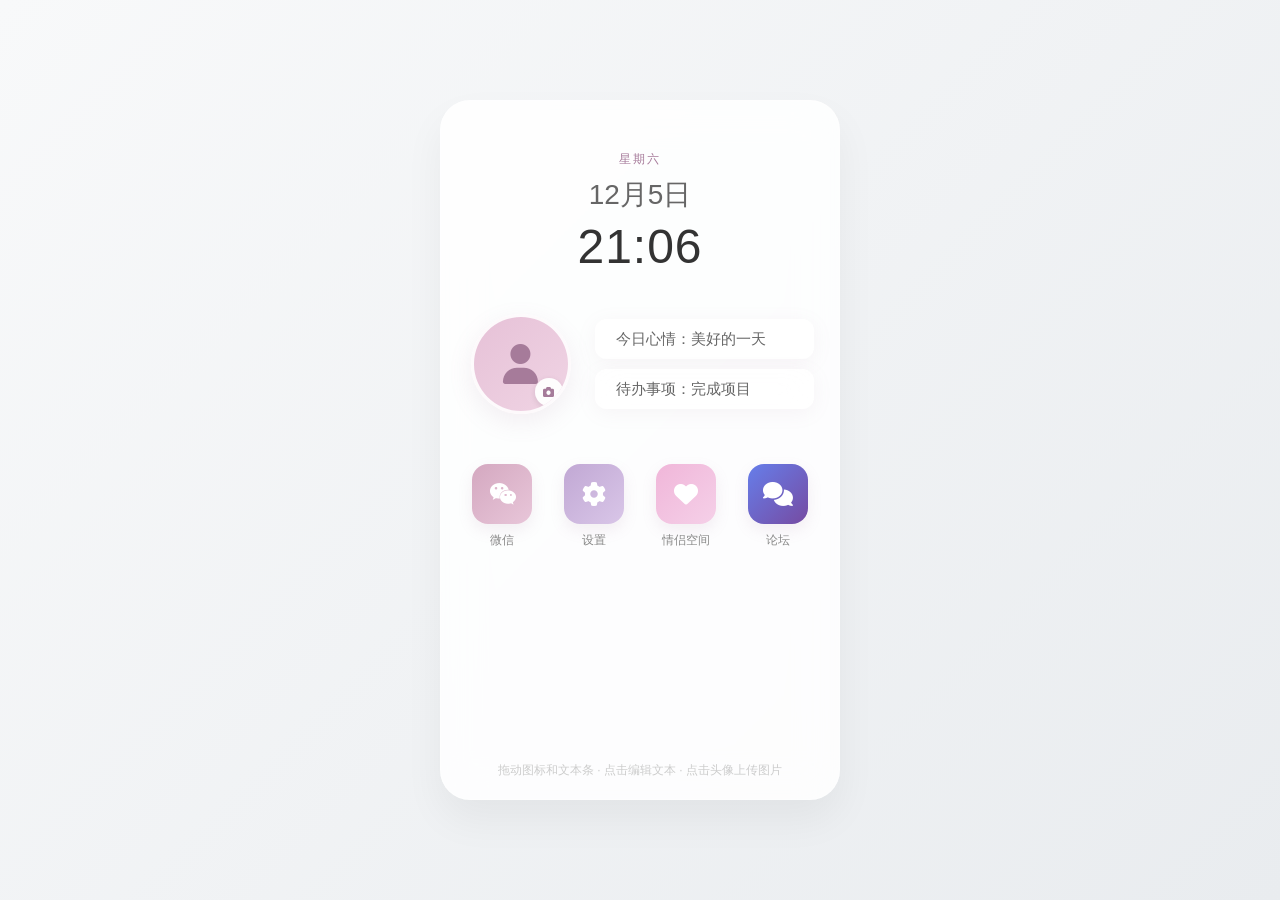
==== index.html @ 1c4ec591 "index.html" ====
<!DOCTYPE html>
<html lang="zh-CN">
<head>
<meta charset="UTF-8">
<meta name="viewport" content="width=device-width, initial-scale=1.0, maximum-scale=1.0, user-scalable=no">
<title>AI小手机桌面</title>
<link rel="stylesheet" href="https://cdnjs.cloudflare.com/ajax/libs/font-awesome/6.4.0/css/all.min.css">
<style>
* {
margin: 0;
padding: 0;
box-sizing: border-box;
-webkit-tap-highlight-color: transparent;
}
body {
font-family: -apple-system, BlinkMacSystemFont, 'SF Pro Text', 'SF Pro Icons', 'Helvetica Neue', Helvetica, Arial, sans-serif;
background: linear-gradient(135deg, #f8f9fa 0%, #e9ecef 100%);
min-height: 100vh;
display: flex;
justify-content: center;
align-items: center;
padding: 20px;
}
.desktop {
    width: 100%;
    max-width: 400px;
    min-height: 700px;
    background: rgba(255, 255, 255, 0.85);
    backdrop-filter: blur(20px);
    -webkit-backdrop-filter: blur(20px);
    border-radius: 30px;
    padding: 30px 25px;
    box-shadow: 0 20px 40px rgba(0, 0, 0, 0.05);
    border: 1px solid rgba(255, 255, 255, 0.3);
    position: relative;
    overflow: hidden;
}

.datetime-container {
    display: flex;
    flex-direction: column;
    align-items: center;
    margin-bottom: 40px;
    padding-top: 20px;
}

.weekday {
    font-size: 12px;
    color: #a67b9a;
    text-transform: uppercase;
    letter-spacing: 2px;
    font-weight: 500;
    margin-bottom: 8px;
}

.date {
    font-size: 28px;
    font-weight: 300;
    color: #666;
}

.time-display {
    font-size: 48px;
    font-weight: 300;
    color: #333;
    letter-spacing: 1px;
    margin-top: 5px;
}

.widgets-grid {
    display: flex;
    justify-content: space-between;
    align-items: center;
    margin-bottom: 50px;
    gap: 20px;
    position: relative;
}

.avatar-section {
    flex: 1;
    display: flex;
    flex-direction: column;
    align-items: center;
}

.avatar-circle {
    width: 100px;
    height: 100px;
    border-radius: 50%;
    background: linear-gradient(135deg, #e6c1d7 0%, #f0d4e4 100%);
    display: flex;
    align-items: center;
    justify-content: center;
    font-size: 40px;
    color: #a67b9a;
    box-shadow: 0 8px 25px rgba(166, 123, 154, 0.12);
    cursor: pointer;
    border: 3px solid rgba(255, 255, 255, 0.9);
    transition: all 0.3s ease;
    overflow: hidden;
    position: relative;
}

.avatar-circle:hover {
    transform: scale(1.05);
}

.avatar-image {
    width: 100%;
    height: 100%;
    object-fit: cover;
    display: none;
}

.avatar-icon {
    display: flex;
    align-items: center;
    justify-content: center;
    width: 100%;
    height: 100%;
}

.avatar-upload {
    position: absolute;
    bottom: 5px;
    right: 5px;
    width: 28px;
    height: 28px;
    background: rgba(255, 255, 255, 0.95);
    border-radius: 50%;
    display: flex;
    align-items: center;
    justify-content: center;
    font-size: 11px;
    color: #a67b9a;
    cursor: pointer;
    box-shadow: 0 2px 6px rgba(0, 0, 0, 0.1);
}

.glass-section {
    flex: 2;
    display: flex;
    flex-direction: column;
    gap: 10px;
}

.glass-text-bar {
    background: rgba(255, 255, 255, 0.7);
    backdrop-filter: blur(15px);
    -webkit-backdrop-filter: blur(15px);
    border-radius: 12px;
    padding: 0 20px;
    height: 40px;
    box-shadow: 0 4px 20px rgba(166, 123, 154, 0.08);
    border: 1px solid rgba(255, 255, 255, 0.5);
    cursor: pointer;
    transition: all 0.3s ease;
    display: flex;
    align-items: center;
    overflow: hidden;
    position: relative; /* 新增：支持拖拽定位 */
}

.glass-text-bar:hover {
    background: rgba(255, 255, 255, 0.85);
    transform: translateY(-1px);
}

.glass-text-bar:active {
    cursor: grabbing; /* 拖拽时样式 */
}

.glass-text-content {
    font-size: 15px;
    color: #666;
    font-weight: 400;
    width: 100%;
    white-space: nowrap;
    overflow: hidden;
    text-overflow: ellipsis;
}

.glass-text-content:empty::before {
    content: '点击编辑内容';
    color: #bbb;
    font-style: italic;
}

.apps-container {
    display: grid;
    grid-template-columns: repeat(4, 1fr);
    gap: 20px;
    margin-top: 20px;
    position: relative;
    min-height: 200px;
}

.app {
    display: flex;
    flex-direction: column;
    align-items: center;
    gap: 8px;
    cursor: grab; /* 可拖拽样式 */
    transition: all 0.3s ease;
    position: relative;
    width: auto;
    z-index: 10;
}

.app:active {
    cursor: grabbing; /* 拖拽时样式 */
}

.app:hover {
    transform: translateY(-3px);
}

.app-icon {
    width: 60px;
    height: 60px;
    border-radius: 16px;
    display: flex;
    align-items: center;
    justify-content: center;
    font-size: 24px;
    color: white;
    box-shadow: 0 6px 15px rgba(166, 123, 154, 0.12);
    transition: all 0.3s ease;
}

.app-name {
    font-size: 12px;
    color: #888;
    text-align: center;
    font-weight: 400;
}

.app-icon-wechat {
    background: linear-gradient(135deg, #d4a8c0 0%, #e8c6d9 100%);
}

.app-icon-settings {
    background: linear-gradient(135deg, #c1a8d4 0%, #d9c6e8 100%);
}

.app-icon-love {
    background: linear-gradient(135deg, #f0b6d9 0%, #f5d0e8 100%);
}

.app-icon-forum {
    background: linear-gradient(135deg, #667eea 0%, #764ba2 100%);
}

.drag-handle {
    position: absolute;
    top: 8px;
    right: 8px;
    width: 20px;
    height: 20px;
    background: rgba(0, 0, 0, 0.05);
    border-radius: 4px;
    display: flex;
    align-items: center;
    justify-content: center;
    cursor: grab;
    opacity: 0;
    transition: opacity 0.3s;
    z-index: 5;
}

.drag-handle:active {
    cursor: grabbing;
}

.glass-text-bar:hover .drag-handle {
    opacity: 1;
}

.avatar-has-image .avatar-icon {
    display: none;
}

.avatar-has-image .avatar-image {
    display: block;
}

.app-modal {
    position: fixed;
    top: 0;
    left: 0;
    width: 100%;
    height: 100%;
    background: rgba(0, 0, 0, 0.4);
    backdrop-filter: blur(10px);
    -webkit-backdrop-filter: blur(10px);
    display: none;
    align-items: center;
    justify-content: center;
    z-index: 1000;
    opacity: 0;
    transition: opacity 0.3s ease;
}

.modal-content {
    background: rgba(255, 255, 255, 0.95);
    backdrop-filter: blur(20px);
    -webkit-backdrop-filter: blur(20px);
    border-radius: 25px;
    padding: 40px 30px;
    max-width: 320px;
    text-align: center;
    color: #666;
    transform: scale(0.9);
    transition: transform 0.3s ease;
    box-shadow: 0 20px 50px rgba(0, 0, 0, 0.08);
    border: 1px solid rgba(255, 255, 255, 0.3);
}

.modal-icon {
    width: 80px;
    height: 80px;
    border-radius: 20px;
    margin: 0 auto 20px;
    display: flex;
    align-items: center;
    justify-content: center;
    font-size: 36px;
    box-shadow: 0 8px 20px rgba(0, 0, 0, 0.08);
}

.modal-title {
    font-size: 24px;
    font-weight: 600;
    margin-bottom: 10px;
    letter-spacing: 0.5px;
    color: #a67b9a;
}

.modal-desc {
    font-size: 15px;
    color: #888;
    margin-bottom: 25px;
    line-height: 1.5;
}

.modal-close {
    background: linear-gradient(135deg, #d4a8c0 0%, #e8c6d9 100%);
    border: none;
    color: white;
    padding: 12px 30px;
    border-radius: 12px;
    cursor: pointer;
    font-size: 16px;
    font-weight: 500;
    letter-spacing: 0.3px;
    transition: all 0.2s ease;
}

.modal-close:hover {
    transform: translateY(-1px);
    box-shadow: 0 4px 12px rgba(166, 123, 154, 0.2);
}

.edit-modal {
    position: fixed;
    top: 0;
    left: 0;
    width: 100%;
    height: 100%;
    background: rgba(0, 0, 0, 0.4);
    backdrop-filter: blur(10px);
    -webkit-backdrop-filter: blur(10px);
    display: none;
    align-items: center;
    justify-content: center;
    z-index: 1001;
}

.edit-content {
    background: white;
    border-radius: 20px;
    padding: 30px;
    max-width: 300px;
    width: 90%;
}

.edit-title {
    font-size: 20px;
    font-weight: bold;
    margin-bottom: 20px;
    color: #a67b9a;
    text-align: center;
}

.edit-form {
    display: flex;
    flex-direction: column;
    gap: 15px;
}

.edit-input {
    padding: 12px 15px;
    border: 1px solid #e0e0e0;
    border-radius: 10px;
    font-size: 16px;
    color: #666;
}

.edit-input:focus {
    outline: none;
    border-color: #d4a8c0;
}

.edit-buttons {
    display: flex;
    gap: 10px;
    margin-top: 20px;
}

.edit-save, .edit-cancel {
    flex: 1;
    padding: 12px;
    border: none;
    border-radius: 10px;
    cursor: pointer;
    font-size: 16px;
    font-weight: 500;
}

.edit-save {
    background: linear-gradient(135deg, #d4a8c0 0%, #e8c6d9 100%);
    color: white;
}

.edit-cancel {
    background: #f5f5f5;
    color: #888;
}

.image-upload-container {
    position: fixed;
    top: 0;
    left: 0;
    width: 100%;
    height: 100%;
    background: rgba(0, 0, 0, 0.4);
    backdrop-filter: blur(10px);
    -webkit-backdrop-filter: blur(10px);
    display: none;
    align-items: center;
    justify-content: center;
    z-index: 1002;
}

.image-upload-content {
    background: white;
    border-radius: 20px;
    padding: 30px;
    max-width: 300px;
    width: 90%;
    text-align: center;
}

.upload-title {
    font-size: 20px;
    font-weight: bold;
    margin-bottom: 20px;
    color: #a67b9a;
}

.upload-input {
    width: 100%;
    padding: 12px 15px;
    border: 2px dashed #d4a8c0;
    border-radius: 10px;
    margin-bottom: 20px;
    cursor: pointer;
}

.upload-buttons {
    display: flex;
    gap: 10px;
}

.upload-save, .upload-cancel {
    flex: 1;
    padding: 12px;
    border: none;
    border-radius: 10px;
    cursor: pointer;
    font-size: 16px;
    font-weight: 500;
}

.upload-save {
    background: linear-gradient(135deg, #d4a8c0 0%, #e8c6d9 100%);
    color: white;
}

.upload-cancel {
    background: #f5f5f5;
    color: #888;
}

.desktop-info {
    position: absolute;
    bottom: 20px;
    left: 0;
    width: 100%;
    text-align: center;
    color: #ccc;
    font-size: 12px;
    font-weight: 400;
}

/* 新增：拖拽时的Z-index提升 */
.dragging {
    z-index: 100 !important;
    position: absolute !important;
}

@media (max-width: 450px) {
    .desktop {
        padding: 20px 15px;
        border-radius: 20px;
    }
    
    .widgets-grid {
        flex-direction: column;
        align-items: center;
        gap: 15px;
    }
    
    .glass-section {
        width: 100%;
    }
    
    .apps-container {
        grid-template-columns: repeat(2, 1fr);
        gap: 15px;
    }
    
    .app {
        width: auto;
    }
}
</style>
</head>
<body>
<div class="desktop">
<div class="datetime-container">
<div class="weekday" id="weekday">星期一</div>
<div class="date" id="date">3月24日</div>
<div class="time-display" id="timeDisplay">14:30</div>
</div>
<div class="widgets-grid" id="widgetsGrid">
    <div class="avatar-section">
        <div class="avatar-circle" id="avatarCircle">
            <img class="avatar-image" id="avatarImage" src="" alt="头像">
            <div class="avatar-icon">
                <i class="fas fa-user"></i>
            </div>
            <div class="avatar-upload" onclick="showImageUpload()">
                <i class="fas fa-camera"></i>
            </div>
        </div>
    </div>
    
    <div class="glass-section">
        <div class="glass-text-bar" id="textBar1Container" onclick="editTextBar(0)">
            <div class="glass-text-content" id="textBar1">今日心情：美好的一天</div>
            <div class="drag-handle" onclick="event.stopPropagation(); startDragTextBar(0)">
                <i class="fas fa-arrows-alt" style="font-size: 10px; color: #666;"></i>
            </div>
        </div>
        <div class="glass-text-bar" id="textBar2Container" onclick="editTextBar(1)">
            <div class="glass-text-content" id="textBar2">待办事项：完成项目</div>
            <div class="drag-handle" onclick="event.stopPropagation(); startDragTextBar(1)">
                <i class="fas fa-arrows-alt" style="font-size: 10px; color: #666;"></i>
            </div>
        </div>
    </div>
</div>

<div class="apps-container" id="appsContainer">
    <div class="app" id="app-wechat" onclick="!isDragging && openApp('wechat')">
        <div class="app-icon app-icon-wechat">
            <i class="fab fa-weixin"></i>
        </div>
        <div class="app-name">微信</div>
    </div>
    
    <div class="app" id="app-settings" onclick="!isDragging && openApp('settings')">
        <div class="app-icon app-icon-settings">
            <i class="fas fa-cog"></i>
        </div>
        <div class="app-name">设置</div>
    </div>
    
    <div class="app" id="app-love" onclick="!isDragging && openApp('love')">
        <div class="app-icon app-icon-love">
            <i class="fas fa-heart"></i>
        </div>
        <div class="app-name">情侣空间</div>
    </div>
    
    <div class="app" id="app-forum" onclick="!isDragging && openApp('forum')">
        <div class="app-icon app-icon-forum">
            <i class="fas fa-comments"></i>
        </div>
        <div class="app-name">论坛</div>
    </div>
</div>

<div class="desktop-info">
    拖动图标和文本条 · 点击编辑文本 · 点击头像上传图片
</div>
</div>

<div class="app-modal" id="appModal">
<div class="modal-content">
    <div class="modal-icon" id="modalIcon"></div>
    <div class="modal-title" id="modalTitle">应用名称</div>
    <div class="modal-desc" id="modalDesc">应用描述</div>
    <button class="modal-close" onclick="closeModal()">打开应用</button>
</div>
</div>

<div class="edit-modal" id="editModal">
<div class="edit-content">
    <div class="edit-title" id="editTitle">编辑文本</div>
    <div class="edit-form">
        <textarea class="edit-input" id="textBarInput" placeholder="输入文本内容" rows="3"></textarea>
    </div>
    <div class="edit-buttons">
        <button class="edit-cancel" onclick="closeEditModal()">取消</button>
        <button class="edit-save" onclick="saveTextBar()">保存</button>
    </div>
</div>
</div>

<div class="image-upload-container" id="imageUploadContainer">
<div class="image-upload-content">
    <div class="upload-title">上传头像</div>
    <input type="file" id="imageUploadInput" class="upload-input" accept="image/*">
    <div class="upload-buttons">
        <button class="upload-cancel" onclick="closeImageUpload()">取消</button>
        <button class="upload-save" onclick="uploadImage()">上传</button>
    </div>
</div>
</div>

<script>
const apps = {
    wechat: { 
        name: '微信', 
        icon: 'fab fa-weixin', 
        color: 'linear-gradient(135deg, #d4a8c0 0%, #e8c6d9 100%)',
        description: '即时通讯应用，支持文字、语音、视频聊天',
        x: 0,
        y: 0
    },
    settings: { 
        name: '设置', 
        icon: 'fas fa-cog', 
        color: 'linear-gradient(135deg, #c1a8d4 0%, #d9c6e8 100%)',
        description: '系统设置，个性化配置和偏好管理',
        x: 100,
        y: 0
    },
    love: { 
        name: '情侣空间', 
        icon: 'fas fa-heart', 
        color: 'linear-gradient(135deg, #f0b6d9 0%, #f5d0e8 100%)',
        description: '情侣专属空间，记录甜蜜时刻',
        x: 200,
        y: 0
    },
    forum: { 
        name: '论坛', 
        icon: 'fas fa-comments', 
        color: 'linear-gradient(135deg, #6667eea 0%, #764ba2 100%)',
        description: '社区论坛，分享和交流',
        x: 0,
        y: 100
    }
};

let textBars = [
    { content: '今日心情：美好的一天', x: 0, y: 0 },
    { content: '待办事项：完成项目', x: 0, y: 50 }
];

let currentEditIndex = -1;
let draggingElement = null;
let dragOffsetX = 0;
let dragOffsetY = 0;
let isDragging = false;

// ========== 拖拽功能核心代码 ==========
// 初始化应用位置
function initAppPositions() {
    const savedPositions = JSON.parse(localStorage.getItem('appPositions') || '{}');
    const appsContainer = document.getElementById('appsContainer');
    
    // 设置初始位置
    Object.keys(apps).forEach((appId, index) => {
        const app = apps[appId];
        const appElement = document.getElementById(`app-${appId}`);
        
        // 重置为正常文档流
        appElement.style.position = 'relative';
        appElement.style.left = 'auto';
        appElement.style.top = 'auto';
        
        // 如果有保存的位置，才启用绝对定位
        if (savedPositions[appId]) {
            app.x = savedPositions[appId].x;
            app.y = savedPositions[appId].y;
            appElement.style.position = 'absolute';
            appElement.style.left = `${app.x}px`;
            appElement.style.top = `${app.y}px`;
        }
        
        // 绑定拖拽事件
        appElement.addEventListener('mousedown', (e) => startDragApp(e, appId));
        appElement.addEventListener('touchstart', (e) => startDragAppTouch(e, appId));
    });
    
    // 初始化文本条位置
    const savedTextBarPositions = JSON.parse(localStorage.getItem('textBarPositions') || '{}');
    textBars.forEach((textBar, index) => {
        const textBarElement = document.getElementById(`textBar${index + 1}Container`);
        
        if (savedTextBarPositions[index]) {
            textBar.x = savedTextBarPositions[index].x;
            textBar.y = savedTextBarPositions[index].y;
            textBarElement.style.left = `${textBar.x}px`;
            textBarElement.style.top = `${textBar.y}px`;
        }
    });
}

// 鼠标拖拽应用
function startDragApp(e, appId) {
    e.preventDefault();
    isDragging = true;
    const appElement = document.getElementById(`app-${appId}`);
    draggingElement = {
        type: 'app',
        id: appId,
        element: appElement
    };
    
    const rect = appElement.getBoundingClientRect();
    dragOffsetX = e.clientX - rect.left;
    dragOffsetY = e.clientY - rect.top;
    
    appElement.classList.add('dragging');
    
    document.addEventListener('mousemove', dragApp);
    document.addEventListener('mouseup', stopDragApp);
}

// 触摸拖拽应用
function startDragAppTouch(e, appId) {
    e.preventDefault();
    isDragging = true;
    const touch = e.touches[0];
    const appElement = document.getElementById(`app-${appId}`);
    draggingElement = {
        type: 'app',
        id: appId,
        element: appElement
    };
    
    const rect = appElement.getBoundingClientRect();
    dragOffsetX = touch.clientX - rect.left;
    dragOffsetY = touch.clientY - rect.top;
    
    appElement.classList.add('dragging');
    
    document.addEventListener('touchmove', dragAppTouch);
    document.addEventListener('touchend', stopDragApp);
}

// 拖拽应用移动（鼠标）
function dragApp(e) {
    if (!draggingElement || draggingElement.type !== 'app') return;
    
    const appsContainer = document.getElementById('appsContainer');
    const containerRect = appsContainer.getBoundingClientRect();
    const appElement = draggingElement.element;
    
    let x = e.clientX - containerRect.left - dragOffsetX;
    let y = e.clientY - containerRect.top - dragOffsetY;
    
    // 边界限制
    x = Math.max(0, Math.min(x, containerRect.width - appElement.offsetWidth));
    y = Math.max(0, Math.min(y, containerRect.height - appElement.offsetHeight));
    
    appElement.style.left = `${x}px`;
    appElement.style.top = `${y}px`;
}

// 拖拽应用移动（触摸）
function dragAppTouch(e) {
    if (!draggingElement || draggingElement.type !== 'app' || !e.touches[0]) return;
    
    const touch = e.touches[0];
    const appsContainer = document.getElementById('appsContainer');
    const containerRect = appsContainer.getBoundingClientRect();
    const appElement = draggingElement.element;
    
    let x = touch.clientX - containerRect.left - dragOffsetX;
    let y = touch.clientY - containerRect.top - dragOffsetY;
    
    // 边界限制
    x = Math.max(0, Math.min(x, containerRect.width - appElement.offsetWidth));
    y = Math.max(0, Math.min(y, containerRect.height - appElement.offsetHeight));
    
    appElement.style.left = `${x}px`;
    appElement.style.top = `${y}px`;
}

// 停止拖拽应用
function stopDragApp() {
    if (draggingElement && draggingElement.type === 'app') {
        // 保存位置
        const appId = draggingElement.id;
        const appElement = draggingElement.element;
        apps[appId].x = parseInt(appElement.style.left) || 0;
        apps[appId].y = parseInt(appElement.style.top) || 0;
        
        const positions = JSON.parse(localStorage.getItem('appPositions') || '{}');
        positions[appId] = {
            x: apps[appId].x,
            y: apps[appId].y
        };
        localStorage.setItem('appPositions', JSON.stringify(positions));
        
        appElement.classList.remove('dragging');
    }
    
    draggingElement = null;
    isDragging = false;
    
    document.removeEventListener('mousemove', dragApp);
    document.removeEventListener('touchmove', dragAppTouch);
    document.removeEventListener('mouseup', stopDragApp);
    document.removeEventListener('touchend', stopDragApp);
}

// 开始拖拽文本条
function startDragTextBar(index) {
    const textBarElement = document.getElementById(`textBar${index + 1}Container`);
    draggingElement = {
        type: 'textBar',
        index: index,
        element: textBarElement
    };
    
    // 鼠标拖拽
    document.addEventListener('mousemove', (e) => dragTextBar(e, index));
    document.addEventListener('mouseup', () => stopDragTextBar(index));
    
    // 触摸拖拽
    document.addEventListener('touchmove', (e) => dragTextBarTouch(e, index));
    document.addEventListener('touchend', () => stopDragTextBar(index));
    
    textBarElement.classList.add('dragging');
    isDragging = true;
}

// 拖拽文本条（鼠标）
function dragTextBar(e, index) {
    if (!draggingElement || draggingElement.type !== 'textBar') return;
    
    const glassSection = document.querySelector('.glass-section');
    const sectionRect = glassSection.getBoundingClientRect();
    const textBarElement = draggingElement.element;
    
    // 计算偏移
    if (dragOffsetX === 0 && dragOffsetY === 0) {
        const rect = textBarElement.getBoundingClientRect();
        dragOffsetX = e.clientX - rect.left;
        dragOffsetY = e.clientY - rect.top;
    }
    
    let x = e.clientX - sectionRect.left - dragOffsetX;
    let y = e.clientY - sectionRect.top - dragOffsetY;
    
    // 边界限制
    x = Math.max(0, Math.min(x, sectionRect.width - textBarElement.offsetWidth));
    y = Math.max(0, Math.min(y, sectionRect.height - textBarElement.offsetHeight));
    
    textBarElement.style.left = `${x}px`;
    textBarElement.style.top = `${y}px`;
}

// 拖拽文本条（触摸）
function dragTextBarTouch(e, index) {
    if (!draggingElement || draggingElement.type !== 'textBar' || !e.touches[0]) return;
    
    const touch = e.touches[0];
    const glassSection = document.querySelector('.glass-section');
    const sectionRect = glassSection.getBoundingClientRect();
    const textBarElement = draggingElement.element;
    
    // 计算偏移
    if (dragOffsetX === 0 && dragOffsetY === 0) {
        const rect = textBarElement.getBoundingClientRect();
        dragOffsetX = touch.clientX - rect.left;
        dragOffsetY = touch.clientY - rect.top;
    }
    
    let x = touch.clientX - sectionRect.left - dragOffsetX;
    let y = touch.clientY - sectionRect.top - dragOffsetY;
    
    // 边界限制
    x = Math.max(0, Math.min(x, sectionRect.width - textBarElement.offsetWidth));
    y = Math.max(0, Math.min(y, sectionRect.height - textBarElement.offsetHeight));
    
    textBarElement.style.left = `${x}px`;
    textBarElement.style.top = `${y}px`;
}

// 停止拖拽文本条
function stopDragTextBar(index) {
    if (draggingElement && draggingElement.type === 'textBar') {
        const textBarElement = draggingElement.element;
        textBars[index].x = parseInt(textBarElement.style.left) || 0;
        textBars[index].y = parseInt(textBarElement.style.top) || 0;
        
        // 保存位置
        const positions = JSON.parse(localStorage.getItem('textBarPositions') || '{}');
        positions[index] = {
            x: textBars[index].x,
            y: textBars[index].y
        };
        localStorage.setItem('textBarPositions', JSON.stringify(positions));
        
        textBarElement.classList.remove('dragging');
    }
    
    dragOffsetX = 0;
    dragOffsetY = 0;
    draggingElement = null;
    isDragging = false;
    
    document.removeEventListener('mousemove', dragTextBar);
    document.removeEventListener('touchmove', dragTextBarTouch);
    document.removeEventListener('mouseup', stopDragTextBar);
    document.removeEventListener('touchend', stopDragTextBar);
}

// ========== 原有功能保留并优化 ==========
function openApp(appId) {
    const app = apps[appId];
    
    if (!app) return;
    
    document.getElementById('modalIcon').innerHTML = `<i class="${app.icon}"></i>`;
    document.getElementById('modalIcon').style.background = app.color;
    document.getElementById('modalTitle').textContent = app.name;
    document.getElementById('modalDesc').textContent = app.description;
    
    const modal = document.getElementById('appModal');
    modal.style.display = 'flex';
    
    setTimeout(() => {
        modal.style.opacity = '1';
        document.querySelector('.modal-content').style.transform = 'scale(1)';
    }, 10);
}

function editTextBar(index) {
    if (isDragging) return; // 拖拽时不触发编辑
    
    currentEditIndex = index;
    const textBar = textBars[index];
    
    document.getElementById('editTitle').textContent = `编辑文本条 ${index + 1}`;
    document.getElementById('textBarInput').value = textBar.content;
    
    document.getElementById('editModal').style.display = 'flex';
}

function saveTextBar() {
    if (currentEditIndex >= 0) {
        const newContent = document.getElementById('textBarInput').value.trim();
        
        if (newContent) {
            textBars[currentEditIndex].content = newContent;
            document.getElementById(`textBar${currentEditIndex + 1}`).textContent = newContent;
            localStorage.setItem('textBarsData', JSON.stringify(textBars));
        }
    }
    
    closeEditModal();
}

function showImageUpload() {
    document.getElementById('imageUploadContainer').style.display = 'flex';
}

function closeImageUpload() {
    document.getElementById('imageUploadContainer').style.display = 'none';
}

function uploadImage() {
    const fileInput = document.getElementById('imageUploadInput');
    const file = fileInput.files[0];
    
    if (file) {
        if (file.type.startsWith('image/')) {
            const reader = new FileReader();
            reader.onload = function(e) {
                const avatarImage = document.getElementById('avatarImage');
                const avatarCircle = document.getElementById('avatarCircle');
                
                avatarImage.src = e.target.result;
                avatarCircle.classList.add('avatar-has-image');
                
                localStorage.setItem('avatarImage', e.target.result);
            };
            reader.readAsDataURL(file);
            
            closeImageUpload();
        } else {
            alert('请选择图片文件');
        }
    } else {
        alert('请选择图片文件');
    }
}

function closeModal() {
    const modal = document.getElementById('appModal');
    document.querySelector('.modal-content').style.transform = 'scale(0.9)';
    modal.style.opacity = '0';
    
    setTimeout(() => {
        modal.style.display = 'none';
    }, 300);
}

function closeEditModal() {
    document.getElementById('editModal').style.display = 'none';
    currentEditIndex = -1;
}

function updateDateTime() {
    const now = new Date();
    
    const weekdays = ['星期日', '星期一', '星期二', '星期三', '星期四', '星期五', '星期六'];
    const weekday = weekdays[now.getDay()];
    const month = now.getMonth() + 1;
    const day = now.getDate();
    
    document.getElementById('weekday').textContent = weekday;
    document.getElementById('date').textContent = `${month}月${day}日`;
    
    const hours = now.getHours().toString().padStart(2, '0');
    const minutes = now.getMinutes().toString().padStart(2, '0');
    document.getElementById('timeDisplay').textContent = `${hours}:${minutes}`;
}

function loadSavedData() {
    // 加载文本内容
    const savedTextBars = localStorage.getItem('textBarsData');
    if (savedTextBars) {
        textBars = JSON.parse(savedTextBars);
        textBars.forEach((textBar, index) => {
            document.getElementById(`textBar${index + 1}`).textContent = textBar.content;
        });
    }
    
    // 加载头像
    const savedAvatarImage = localStorage.getItem('avatarImage');
    if (savedAvatarImage) {
        const avatarImage = document.getElementById('avatarImage');
        const avatarCircle = document.getElementById('avatarCircle');
        avatarImage.src = savedAvatarImage;
        avatarCircle.classList.add('avatar-has-image');
    }
    
    // 初始化位置
    initAppPositions();
}

document.addEventListener('DOMContentLoaded', function() {
    loadSavedData();
    updateDateTime();
    
    setInterval(updateDateTime, 60000);
    
    // 模态框点击外部关闭
    document.getElementById('appModal').addEventListener('click', function(e) {
        if (e.target === this) {
            closeModal();
        }
    });
    
    document.getElementById('editModal').addEventListener('click', function(e) {
        if (e.target === this) {
            closeEditModal();
        }
    });
    
    document.getElementById('imageUploadContainer').addEventListener('click', function(e) {
        if (e.target === this) {
            closeImageUpload();
        }
    });
});
</script>
</body>
</html>
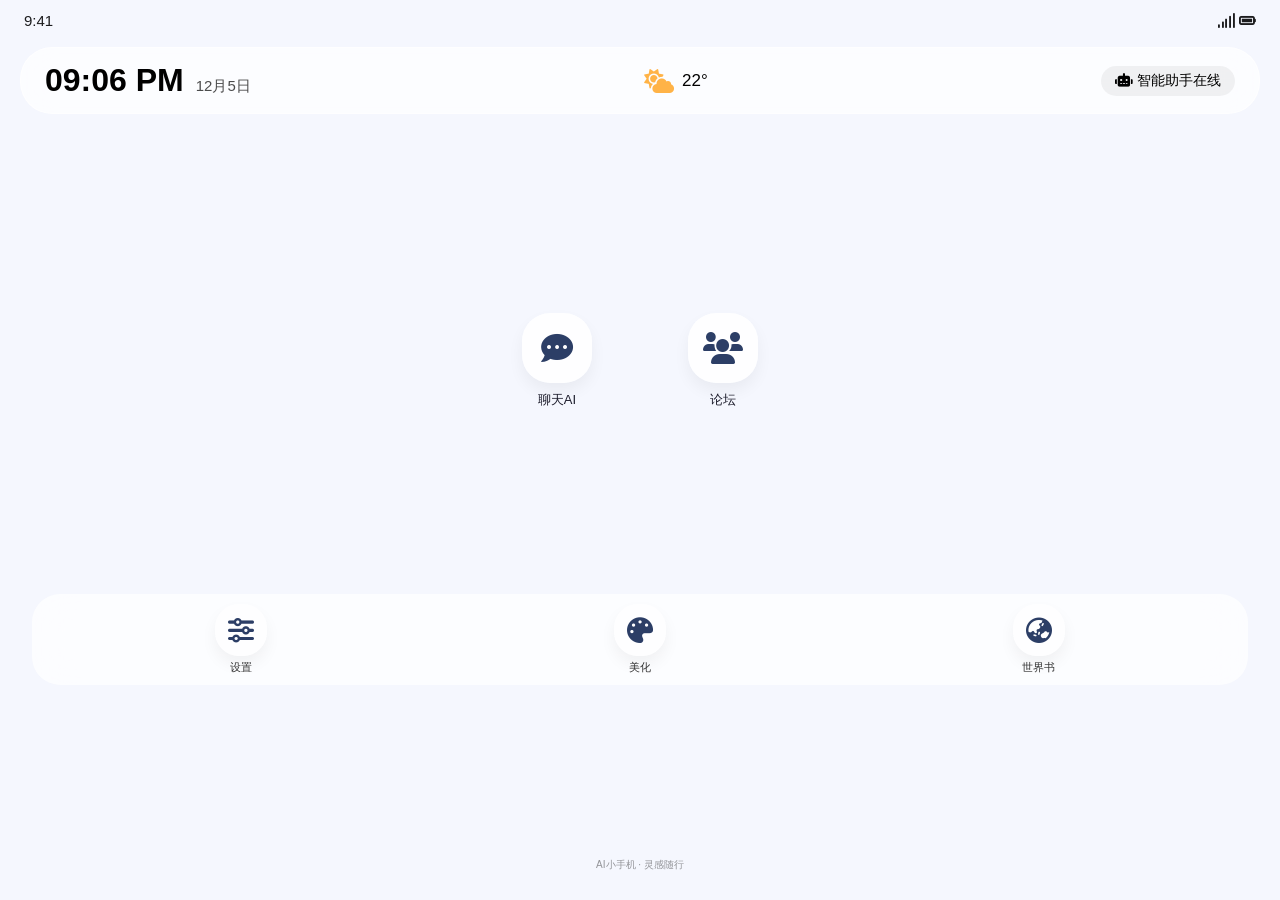
==== commit 69b35bbe: "Add files via upload" ====
--- a/index.html
+++ b/index.html
@@ -1,1119 +1,71 @@
 <!DOCTYPE html>
 <html lang="zh-CN">
 <head>
-<meta charset="UTF-8">
-<meta name="viewport" content="width=device-width, initial-scale=1.0, maximum-scale=1.0, user-scalable=no">
-<title>AI小手机桌面</title>
-<link rel="stylesheet" href="https://cdnjs.cloudflare.com/ajax/libs/font-awesome/6.4.0/css/all.min.css">
-<style>
-* {
-margin: 0;
-padding: 0;
-box-sizing: border-box;
--webkit-tap-highlight-color: transparent;
-}
-body {
-font-family: -apple-system, BlinkMacSystemFont, 'SF Pro Text', 'SF Pro Icons', 'Helvetica Neue', Helvetica, Arial, sans-serif;
-background: linear-gradient(135deg, #f8f9fa 0%, #e9ecef 100%);
-min-height: 100vh;
-display: flex;
-justify-content: center;
-align-items: center;
-padding: 20px;
-}
-.desktop {
-    width: 100%;
-    max-width: 400px;
-    min-height: 700px;
-    background: rgba(255, 255, 255, 0.85);
-    backdrop-filter: blur(20px);
-    -webkit-backdrop-filter: blur(20px);
-    border-radius: 30px;
-    padding: 30px 25px;
-    box-shadow: 0 20px 40px rgba(0, 0, 0, 0.05);
-    border: 1px solid rgba(255, 255, 255, 0.3);
-    position: relative;
-    overflow: hidden;
-}
-
-.datetime-container {
-    display: flex;
-    flex-direction: column;
-    align-items: center;
-    margin-bottom: 40px;
-    padding-top: 20px;
-}
-
-.weekday {
-    font-size: 12px;
-    color: #a67b9a;
-    text-transform: uppercase;
-    letter-spacing: 2px;
-    font-weight: 500;
-    margin-bottom: 8px;
-}
-
-.date {
-    font-size: 28px;
-    font-weight: 300;
-    color: #666;
-}
-
-.time-display {
-    font-size: 48px;
-    font-weight: 300;
-    color: #333;
-    letter-spacing: 1px;
-    margin-top: 5px;
-}
-
-.widgets-grid {
-    display: flex;
-    justify-content: space-between;
-    align-items: center;
-    margin-bottom: 50px;
-    gap: 20px;
-    position: relative;
-}
-
-.avatar-section {
-    flex: 1;
-    display: flex;
-    flex-direction: column;
-    align-items: center;
-}
-
-.avatar-circle {
-    width: 100px;
-    height: 100px;
-    border-radius: 50%;
-    background: linear-gradient(135deg, #e6c1d7 0%, #f0d4e4 100%);
-    display: flex;
-    align-items: center;
-    justify-content: center;
-    font-size: 40px;
-    color: #a67b9a;
-    box-shadow: 0 8px 25px rgba(166, 123, 154, 0.12);
-    cursor: pointer;
-    border: 3px solid rgba(255, 255, 255, 0.9);
-    transition: all 0.3s ease;
-    overflow: hidden;
-    position: relative;
-}
-
-.avatar-circle:hover {
-    transform: scale(1.05);
-}
-
-.avatar-image {
-    width: 100%;
-    height: 100%;
-    object-fit: cover;
-    display: none;
-}
-
-.avatar-icon {
-    display: flex;
-    align-items: center;
-    justify-content: center;
-    width: 100%;
-    height: 100%;
-}
-
-.avatar-upload {
-    position: absolute;
-    bottom: 5px;
-    right: 5px;
-    width: 28px;
-    height: 28px;
-    background: rgba(255, 255, 255, 0.95);
-    border-radius: 50%;
-    display: flex;
-    align-items: center;
-    justify-content: center;
-    font-size: 11px;
-    color: #a67b9a;
-    cursor: pointer;
-    box-shadow: 0 2px 6px rgba(0, 0, 0, 0.1);
-}
-
-.glass-section {
-    flex: 2;
-    display: flex;
-    flex-direction: column;
-    gap: 10px;
-}
-
-.glass-text-bar {
-    background: rgba(255, 255, 255, 0.7);
-    backdrop-filter: blur(15px);
-    -webkit-backdrop-filter: blur(15px);
-    border-radius: 12px;
-    padding: 0 20px;
-    height: 40px;
-    box-shadow: 0 4px 20px rgba(166, 123, 154, 0.08);
-    border: 1px solid rgba(255, 255, 255, 0.5);
-    cursor: pointer;
-    transition: all 0.3s ease;
-    display: flex;
-    align-items: center;
-    overflow: hidden;
-    position: relative; /* 新增：支持拖拽定位 */
-}
-
-.glass-text-bar:hover {
-    background: rgba(255, 255, 255, 0.85);
-    transform: translateY(-1px);
-}
-
-.glass-text-bar:active {
-    cursor: grabbing; /* 拖拽时样式 */
-}
-
-.glass-text-content {
-    font-size: 15px;
-    color: #666;
-    font-weight: 400;
-    width: 100%;
-    white-space: nowrap;
-    overflow: hidden;
-    text-overflow: ellipsis;
-}
-
-.glass-text-content:empty::before {
-    content: '点击编辑内容';
-    color: #bbb;
-    font-style: italic;
-}
-
-.apps-container {
-    display: grid;
-    grid-template-columns: repeat(4, 1fr);
-    gap: 20px;
-    margin-top: 20px;
-    position: relative;
-    min-height: 200px;
-}
-
-.app {
-    display: flex;
-    flex-direction: column;
-    align-items: center;
-    gap: 8px;
-    cursor: grab; /* 可拖拽样式 */
-    transition: all 0.3s ease;
-    position: relative;
-    width: auto;
-    z-index: 10;
-}
-
-.app:active {
-    cursor: grabbing; /* 拖拽时样式 */
-}
-
-.app:hover {
-    transform: translateY(-3px);
-}
-
-.app-icon {
-    width: 60px;
-    height: 60px;
-    border-radius: 16px;
-    display: flex;
-    align-items: center;
-    justify-content: center;
-    font-size: 24px;
-    color: white;
-    box-shadow: 0 6px 15px rgba(166, 123, 154, 0.12);
-    transition: all 0.3s ease;
-}
-
-.app-name {
-    font-size: 12px;
-    color: #888;
-    text-align: center;
-    font-weight: 400;
-}
-
-.app-icon-wechat {
-    background: linear-gradient(135deg, #d4a8c0 0%, #e8c6d9 100%);
-}
-
-.app-icon-settings {
-    background: linear-gradient(135deg, #c1a8d4 0%, #d9c6e8 100%);
-}
-
-.app-icon-love {
-    background: linear-gradient(135deg, #f0b6d9 0%, #f5d0e8 100%);
-}
-
-.app-icon-forum {
-    background: linear-gradient(135deg, #667eea 0%, #764ba2 100%);
-}
-
-.drag-handle {
-    position: absolute;
-    top: 8px;
-    right: 8px;
-    width: 20px;
-    height: 20px;
-    background: rgba(0, 0, 0, 0.05);
-    border-radius: 4px;
-    display: flex;
-    align-items: center;
-    justify-content: center;
-    cursor: grab;
-    opacity: 0;
-    transition: opacity 0.3s;
-    z-index: 5;
-}
-
-.drag-handle:active {
-    cursor: grabbing;
-}
-
-.glass-text-bar:hover .drag-handle {
-    opacity: 1;
-}
-
-.avatar-has-image .avatar-icon {
-    display: none;
-}
-
-.avatar-has-image .avatar-image {
-    display: block;
-}
-
-.app-modal {
-    position: fixed;
-    top: 0;
-    left: 0;
-    width: 100%;
-    height: 100%;
-    background: rgba(0, 0, 0, 0.4);
-    backdrop-filter: blur(10px);
-    -webkit-backdrop-filter: blur(10px);
-    display: none;
-    align-items: center;
-    justify-content: center;
-    z-index: 1000;
-    opacity: 0;
-    transition: opacity 0.3s ease;
-}
-
-.modal-content {
-    background: rgba(255, 255, 255, 0.95);
-    backdrop-filter: blur(20px);
-    -webkit-backdrop-filter: blur(20px);
-    border-radius: 25px;
-    padding: 40px 30px;
-    max-width: 320px;
-    text-align: center;
-    color: #666;
-    transform: scale(0.9);
-    transition: transform 0.3s ease;
-    box-shadow: 0 20px 50px rgba(0, 0, 0, 0.08);
-    border: 1px solid rgba(255, 255, 255, 0.3);
-}
-
-.modal-icon {
-    width: 80px;
-    height: 80px;
-    border-radius: 20px;
-    margin: 0 auto 20px;
-    display: flex;
-    align-items: center;
-    justify-content: center;
-    font-size: 36px;
-    box-shadow: 0 8px 20px rgba(0, 0, 0, 0.08);
-}
-
-.modal-title {
-    font-size: 24px;
-    font-weight: 600;
-    margin-bottom: 10px;
-    letter-spacing: 0.5px;
-    color: #a67b9a;
-}
-
-.modal-desc {
-    font-size: 15px;
-    color: #888;
-    margin-bottom: 25px;
-    line-height: 1.5;
-}
-
-.modal-close {
-    background: linear-gradient(135deg, #d4a8c0 0%, #e8c6d9 100%);
-    border: none;
-    color: white;
-    padding: 12px 30px;
-    border-radius: 12px;
-    cursor: pointer;
-    font-size: 16px;
-    font-weight: 500;
-    letter-spacing: 0.3px;
-    transition: all 0.2s ease;
-}
-
-.modal-close:hover {
-    transform: translateY(-1px);
-    box-shadow: 0 4px 12px rgba(166, 123, 154, 0.2);
-}
-
-.edit-modal {
-    position: fixed;
-    top: 0;
-    left: 0;
-    width: 100%;
-    height: 100%;
-    background: rgba(0, 0, 0, 0.4);
-    backdrop-filter: blur(10px);
-    -webkit-backdrop-filter: blur(10px);
-    display: none;
-    align-items: center;
-    justify-content: center;
-    z-index: 1001;
-}
-
-.edit-content {
-    background: white;
-    border-radius: 20px;
-    padding: 30px;
-    max-width: 300px;
-    width: 90%;
-}
-
-.edit-title {
-    font-size: 20px;
-    font-weight: bold;
-    margin-bottom: 20px;
-    color: #a67b9a;
-    text-align: center;
-}
-
-.edit-form {
-    display: flex;
-    flex-direction: column;
-    gap: 15px;
-}
-
-.edit-input {
-    padding: 12px 15px;
-    border: 1px solid #e0e0e0;
-    border-radius: 10px;
-    font-size: 16px;
-    color: #666;
-}
-
-.edit-input:focus {
-    outline: none;
-    border-color: #d4a8c0;
-}
-
-.edit-buttons {
-    display: flex;
-    gap: 10px;
-    margin-top: 20px;
-}
-
-.edit-save, .edit-cancel {
-    flex: 1;
-    padding: 12px;
-    border: none;
-    border-radius: 10px;
-    cursor: pointer;
-    font-size: 16px;
-    font-weight: 500;
-}
-
-.edit-save {
-    background: linear-gradient(135deg, #d4a8c0 0%, #e8c6d9 100%);
-    color: white;
-}
-
-.edit-cancel {
-    background: #f5f5f5;
-    color: #888;
-}
-
-.image-upload-container {
-    position: fixed;
-    top: 0;
-    left: 0;
-    width: 100%;
-    height: 100%;
-    background: rgba(0, 0, 0, 0.4);
-    backdrop-filter: blur(10px);
-    -webkit-backdrop-filter: blur(10px);
-    display: none;
-    align-items: center;
-    justify-content: center;
-    z-index: 1002;
-}
-
-.image-upload-content {
-    background: white;
-    border-radius: 20px;
-    padding: 30px;
-    max-width: 300px;
-    width: 90%;
-    text-align: center;
-}
-
-.upload-title {
-    font-size: 20px;
-    font-weight: bold;
-    margin-bottom: 20px;
-    color: #a67b9a;
-}
-
-.upload-input {
-    width: 100%;
-    padding: 12px 15px;
-    border: 2px dashed #d4a8c0;
-    border-radius: 10px;
-    margin-bottom: 20px;
-    cursor: pointer;
-}
-
-.upload-buttons {
-    display: flex;
-    gap: 10px;
-}
-
-.upload-save, .upload-cancel {
-    flex: 1;
-    padding: 12px;
-    border: none;
-    border-radius: 10px;
-    cursor: pointer;
-    font-size: 16px;
-    font-weight: 500;
-}
-
-.upload-save {
-    background: linear-gradient(135deg, #d4a8c0 0%, #e8c6d9 100%);
-    color: white;
-}
-
-.upload-cancel {
-    background: #f5f5f5;
-    color: #888;
-}
-
-.desktop-info {
-    position: absolute;
-    bottom: 20px;
-    left: 0;
-    width: 100%;
-    text-align: center;
-    color: #ccc;
-    font-size: 12px;
-    font-weight: 400;
-}
-
-/* 新增：拖拽时的Z-index提升 */
-.dragging {
-    z-index: 100 !important;
-    position: absolute !important;
-}
-
-@media (max-width: 450px) {
-    .desktop {
-        padding: 20px 15px;
-        border-radius: 20px;
-    }
-    
-    .widgets-grid {
-        flex-direction: column;
-        align-items: center;
-        gap: 15px;
-    }
-    
-    .glass-section {
-        width: 100%;
-    }
-    
-    .apps-container {
-        grid-template-columns: repeat(2, 1fr);
-        gap: 15px;
-    }
-    
-    .app {
-        width: auto;
-    }
-}
-</style>
+    <meta charset="UTF-8">
+    <meta name="viewport" content="width=device-width, initial-scale=1.0, viewport-fit=cover">
+    <meta name="theme-color" content="#F5F7FE">
+    <title>AI小手机 · 智能桌面</title>
+    <link rel="manifest" href="manifest.json">
+    <link rel="stylesheet" href="css/main.css">
+    <link rel="stylesheet" href="https://cdnjs.cloudflare.com/ajax/libs/font-awesome/6.0.0-beta3/css/all.min.css">
 </head>
 <body>
-<div class="desktop">
-<div class="datetime-container">
-<div class="weekday" id="weekday">星期一</div>
-<div class="date" id="date">3月24日</div>
-<div class="time-display" id="timeDisplay">14:30</div>
-</div>
-<div class="widgets-grid" id="widgetsGrid">
-    <div class="avatar-section">
-        <div class="avatar-circle" id="avatarCircle">
-            <img class="avatar-image" id="avatarImage" src="" alt="头像">
-            <div class="avatar-icon">
-                <i class="fas fa-user"></i>
+<div class="desktop" id="desktopApp" data-theme="light">
+    <div class="status-bar">
+        <span>9:41</span>
+        <span><i class="fas fa-signal"></i> <i class="fas fa-battery-full"></i></span>
+    </div>
+    <div class="main-content">
+        <!-- 顶部小组件（全局） -->
+        <div class="compact-widget">
+            <div class="datetime-group">
+                <span class="time" id="liveTime">--:--</span>
+                <span class="date" id="liveDate"></span>
             </div>
-            <div class="avatar-upload" onclick="showImageUpload()">
-                <i class="fas fa-camera"></i>
+            <div class="weather-group">
+                <i class="fas fa-cloud-sun"></i>
+                <span id="weatherTemp">22°</span>
+            </div>
+            <div class="greeting">
+                <i class="fas fa-robot"></i> 智能助手在线
             </div>
         </div>
-    </div>
-    
-    <div class="glass-section">
-        <div class="glass-text-bar" id="textBar1Container" onclick="editTextBar(0)">
-            <div class="glass-text-content" id="textBar1">今日心情：美好的一天</div>
-            <div class="drag-handle" onclick="event.stopPropagation(); startDragTextBar(0)">
-                <i class="fas fa-arrows-alt" style="font-size: 10px; color: #666;"></i>
+
+        <!-- 中间应用网格（聊天和论坛） -->
+        <div class="middle-apps">
+            <div class="app-icon" data-module="chat">
+                <div class="icon-bg"><i class="fas fa-comment-dots"></i></div>
+                <span class="app-name">聊天AI</span>
+            </div>
+            <div class="app-icon" data-module="forum">
+                <div class="icon-bg"><i class="fas fa-users"></i></div>
+                <span class="app-name">论坛</span>
             </div>
         </div>
-        <div class="glass-text-bar" id="textBar2Container" onclick="editTextBar(1)">
-            <div class="glass-text-content" id="textBar2">待办事项：完成项目</div>
-            <div class="drag-handle" onclick="event.stopPropagation(); startDragTextBar(1)">
-                <i class="fas fa-arrows-alt" style="font-size: 10px; color: #666;"></i>
+
+        <!-- 底部 Dock（设置、美化、世界书） -->
+        <div class="dock">
+            <div class="dock-item" data-module="settings">
+                <div class="dock-icon"><i class="fas fa-sliders-h"></i></div>
+                <span class="dock-label">设置</span>
+            </div>
+            <div class="dock-item" data-module="beautify">
+                <div class="dock-icon"><i class="fas fa-palette"></i></div>
+                <span class="dock-label">美化</span>
+            </div>
+            <div class="dock-item" data-module="worldbook">
+                <div class="dock-icon"><i class="fas fa-globe-asia"></i></div>
+                <span class="dock-label">世界书</span>
             </div>
         </div>
+        <div class="footer-note">AI小手机 · 灵感随行</div>
     </div>
+
+    <!-- 动态加载的功能模块容器 -->
+    <div id="module-container" class="module-container"></div>
 </div>
 
-<div class="apps-container" id="appsContainer">
-    <div class="app" id="app-wechat" onclick="!isDragging && openApp('wechat')">
-        <div class="app-icon app-icon-wechat">
-            <i class="fab fa-weixin"></i>
-        </div>
-        <div class="app-name">微信</div>
-    </div>
-    
-    <div class="app" id="app-settings" onclick="!isDragging && openApp('settings')">
-        <div class="app-icon app-icon-settings">
-            <i class="fas fa-cog"></i>
-        </div>
-        <div class="app-name">设置</div>
-    </div>
-    
-    <div class="app" id="app-love" onclick="!isDragging && openApp('love')">
-        <div class="app-icon app-icon-love">
-            <i class="fas fa-heart"></i>
-        </div>
-        <div class="app-name">情侣空间</div>
-    </div>
-    
-    <div class="app" id="app-forum" onclick="!isDragging && openApp('forum')">
-        <div class="app-icon app-icon-forum">
-            <i class="fas fa-comments"></i>
-        </div>
-        <div class="app-name">论坛</div>
-    </div>
-</div>
-
-<div class="desktop-info">
-    拖动图标和文本条 · 点击编辑文本 · 点击头像上传图片
-</div>
-</div>
-
-<div class="app-modal" id="appModal">
-<div class="modal-content">
-    <div class="modal-icon" id="modalIcon"></div>
-    <div class="modal-title" id="modalTitle">应用名称</div>
-    <div class="modal-desc" id="modalDesc">应用描述</div>
-    <button class="modal-close" onclick="closeModal()">打开应用</button>
-</div>
-</div>
-
-<div class="edit-modal" id="editModal">
-<div class="edit-content">
-    <div class="edit-title" id="editTitle">编辑文本</div>
-    <div class="edit-form">
-        <textarea class="edit-input" id="textBarInput" placeholder="输入文本内容" rows="3"></textarea>
-    </div>
-    <div class="edit-buttons">
-        <button class="edit-cancel" onclick="closeEditModal()">取消</button>
-        <button class="edit-save" onclick="saveTextBar()">保存</button>
-    </div>
-</div>
-</div>
-
-<div class="image-upload-container" id="imageUploadContainer">
-<div class="image-upload-content">
-    <div class="upload-title">上传头像</div>
-    <input type="file" id="imageUploadInput" class="upload-input" accept="image/*">
-    <div class="upload-buttons">
-        <button class="upload-cancel" onclick="closeImageUpload()">取消</button>
-        <button class="upload-save" onclick="uploadImage()">上传</button>
-    </div>
-</div>
-</div>
-
-<script>
-const apps = {
-    wechat: { 
-        name: '微信', 
-        icon: 'fab fa-weixin', 
-        color: 'linear-gradient(135deg, #d4a8c0 0%, #e8c6d9 100%)',
-        description: '即时通讯应用，支持文字、语音、视频聊天',
-        x: 0,
-        y: 0
-    },
-    settings: { 
-        name: '设置', 
-        icon: 'fas fa-cog', 
-        color: 'linear-gradient(135deg, #c1a8d4 0%, #d9c6e8 100%)',
-        description: '系统设置，个性化配置和偏好管理',
-        x: 100,
-        y: 0
-    },
-    love: { 
-        name: '情侣空间', 
-        icon: 'fas fa-heart', 
-        color: 'linear-gradient(135deg, #f0b6d9 0%, #f5d0e8 100%)',
-        description: '情侣专属空间，记录甜蜜时刻',
-        x: 200,
-        y: 0
-    },
-    forum: { 
-        name: '论坛', 
-        icon: 'fas fa-comments', 
-        color: 'linear-gradient(135deg, #6667eea 0%, #764ba2 100%)',
-        description: '社区论坛，分享和交流',
-        x: 0,
-        y: 100
-    }
-};
-
-let textBars = [
-    { content: '今日心情：美好的一天', x: 0, y: 0 },
-    { content: '待办事项：完成项目', x: 0, y: 50 }
-];
-
-let currentEditIndex = -1;
-let draggingElement = null;
-let dragOffsetX = 0;
-let dragOffsetY = 0;
-let isDragging = false;
-
-// ========== 拖拽功能核心代码 ==========
-// 初始化应用位置
-function initAppPositions() {
-    const savedPositions = JSON.parse(localStorage.getItem('appPositions') || '{}');
-    const appsContainer = document.getElementById('appsContainer');
-    
-    // 设置初始位置
-    Object.keys(apps).forEach((appId, index) => {
-        const app = apps[appId];
-        const appElement = document.getElementById(`app-${appId}`);
-        
-        // 重置为正常文档流
-        appElement.style.position = 'relative';
-        appElement.style.left = 'auto';
-        appElement.style.top = 'auto';
-        
-        // 如果有保存的位置，才启用绝对定位
-        if (savedPositions[appId]) {
-            app.x = savedPositions[appId].x;
-            app.y = savedPositions[appId].y;
-            appElement.style.position = 'absolute';
-            appElement.style.left = `${app.x}px`;
-            appElement.style.top = `${app.y}px`;
-        }
-        
-        // 绑定拖拽事件
-        appElement.addEventListener('mousedown', (e) => startDragApp(e, appId));
-        appElement.addEventListener('touchstart', (e) => startDragAppTouch(e, appId));
-    });
-    
-    // 初始化文本条位置
-    const savedTextBarPositions = JSON.parse(localStorage.getItem('textBarPositions') || '{}');
-    textBars.forEach((textBar, index) => {
-        const textBarElement = document.getElementById(`textBar${index + 1}Container`);
-        
-        if (savedTextBarPositions[index]) {
-            textBar.x = savedTextBarPositions[index].x;
-            textBar.y = savedTextBarPositions[index].y;
-            textBarElement.style.left = `${textBar.x}px`;
-            textBarElement.style.top = `${textBar.y}px`;
-        }
-    });
-}
-
-// 鼠标拖拽应用
-function startDragApp(e, appId) {
-    e.preventDefault();
-    isDragging = true;
-    const appElement = document.getElementById(`app-${appId}`);
-    draggingElement = {
-        type: 'app',
-        id: appId,
-        element: appElement
-    };
-    
-    const rect = appElement.getBoundingClientRect();
-    dragOffsetX = e.clientX - rect.left;
-    dragOffsetY = e.clientY - rect.top;
-    
-    appElement.classList.add('dragging');
-    
-    document.addEventListener('mousemove', dragApp);
-    document.addEventListener('mouseup', stopDragApp);
-}
-
-// 触摸拖拽应用
-function startDragAppTouch(e, appId) {
-    e.preventDefault();
-    isDragging = true;
-    const touch = e.touches[0];
-    const appElement = document.getElementById(`app-${appId}`);
-    draggingElement = {
-        type: 'app',
-        id: appId,
-        element: appElement
-    };
-    
-    const rect = appElement.getBoundingClientRect();
-    dragOffsetX = touch.clientX - rect.left;
-    dragOffsetY = touch.clientY - rect.top;
-    
-    appElement.classList.add('dragging');
-    
-    document.addEventListener('touchmove', dragAppTouch);
-    document.addEventListener('touchend', stopDragApp);
-}
-
-// 拖拽应用移动（鼠标）
-function dragApp(e) {
-    if (!draggingElement || draggingElement.type !== 'app') return;
-    
-    const appsContainer = document.getElementById('appsContainer');
-    const containerRect = appsContainer.getBoundingClientRect();
-    const appElement = draggingElement.element;
-    
-    let x = e.clientX - containerRect.left - dragOffsetX;
-    let y = e.clientY - containerRect.top - dragOffsetY;
-    
-    // 边界限制
-    x = Math.max(0, Math.min(x, containerRect.width - appElement.offsetWidth));
-    y = Math.max(0, Math.min(y, containerRect.height - appElement.offsetHeight));
-    
-    appElement.style.left = `${x}px`;
-    appElement.style.top = `${y}px`;
-}
-
-// 拖拽应用移动（触摸）
-function dragAppTouch(e) {
-    if (!draggingElement || draggingElement.type !== 'app' || !e.touches[0]) return;
-    
-    const touch = e.touches[0];
-    const appsContainer = document.getElementById('appsContainer');
-    const containerRect = appsContainer.getBoundingClientRect();
-    const appElement = draggingElement.element;
-    
-    let x = touch.clientX - containerRect.left - dragOffsetX;
-    let y = touch.clientY - containerRect.top - dragOffsetY;
-    
-    // 边界限制
-    x = Math.max(0, Math.min(x, containerRect.width - appElement.offsetWidth));
-    y = Math.max(0, Math.min(y, containerRect.height - appElement.offsetHeight));
-    
-    appElement.style.left = `${x}px`;
-    appElement.style.top = `${y}px`;
-}
-
-// 停止拖拽应用
-function stopDragApp() {
-    if (draggingElement && draggingElement.type === 'app') {
-        // 保存位置
-        const appId = draggingElement.id;
-        const appElement = draggingElement.element;
-        apps[appId].x = parseInt(appElement.style.left) || 0;
-        apps[appId].y = parseInt(appElement.style.top) || 0;
-        
-        const positions = JSON.parse(localStorage.getItem('appPositions') || '{}');
-        positions[appId] = {
-            x: apps[appId].x,
-            y: apps[appId].y
-        };
-        localStorage.setItem('appPositions', JSON.stringify(positions));
-        
-        appElement.classList.remove('dragging');
-    }
-    
-    draggingElement = null;
-    isDragging = false;
-    
-    document.removeEventListener('mousemove', dragApp);
-    document.removeEventListener('touchmove', dragAppTouch);
-    document.removeEventListener('mouseup', stopDragApp);
-    document.removeEventListener('touchend', stopDragApp);
-}
-
-// 开始拖拽文本条
-function startDragTextBar(index) {
-    const textBarElement = document.getElementById(`textBar${index + 1}Container`);
-    draggingElement = {
-        type: 'textBar',
-        index: index,
-        element: textBarElement
-    };
-    
-    // 鼠标拖拽
-    document.addEventListener('mousemove', (e) => dragTextBar(e, index));
-    document.addEventListener('mouseup', () => stopDragTextBar(index));
-    
-    // 触摸拖拽
-    document.addEventListener('touchmove', (e) => dragTextBarTouch(e, index));
-    document.addEventListener('touchend', () => stopDragTextBar(index));
-    
-    textBarElement.classList.add('dragging');
-    isDragging = true;
-}
-
-// 拖拽文本条（鼠标）
-function dragTextBar(e, index) {
-    if (!draggingElement || draggingElement.type !== 'textBar') return;
-    
-    const glassSection = document.querySelector('.glass-section');
-    const sectionRect = glassSection.getBoundingClientRect();
-    const textBarElement = draggingElement.element;
-    
-    // 计算偏移
-    if (dragOffsetX === 0 && dragOffsetY === 0) {
-        const rect = textBarElement.getBoundingClientRect();
-        dragOffsetX = e.clientX - rect.left;
-        dragOffsetY = e.clientY - rect.top;
-    }
-    
-    let x = e.clientX - sectionRect.left - dragOffsetX;
-    let y = e.clientY - sectionRect.top - dragOffsetY;
-    
-    // 边界限制
-    x = Math.max(0, Math.min(x, sectionRect.width - textBarElement.offsetWidth));
-    y = Math.max(0, Math.min(y, sectionRect.height - textBarElement.offsetHeight));
-    
-    textBarElement.style.left = `${x}px`;
-    textBarElement.style.top = `${y}px`;
-}
-
-// 拖拽文本条（触摸）
-function dragTextBarTouch(e, index) {
-    if (!draggingElement || draggingElement.type !== 'textBar' || !e.touches[0]) return;
-    
-    const touch = e.touches[0];
-    const glassSection = document.querySelector('.glass-section');
-    const sectionRect = glassSection.getBoundingClientRect();
-    const textBarElement = draggingElement.element;
-    
-    // 计算偏移
-    if (dragOffsetX === 0 && dragOffsetY === 0) {
-        const rect = textBarElement.getBoundingClientRect();
-        dragOffsetX = touch.clientX - rect.left;
-        dragOffsetY = touch.clientY - rect.top;
-    }
-    
-    let x = touch.clientX - sectionRect.left - dragOffsetX;
-    let y = touch.clientY - sectionRect.top - dragOffsetY;
-    
-    // 边界限制
-    x = Math.max(0, Math.min(x, sectionRect.width - textBarElement.offsetWidth));
-    y = Math.max(0, Math.min(y, sectionRect.height - textBarElement.offsetHeight));
-    
-    textBarElement.style.left = `${x}px`;
-    textBarElement.style.top = `${y}px`;
-}
-
-// 停止拖拽文本条
-function stopDragTextBar(index) {
-    if (draggingElement && draggingElement.type === 'textBar') {
-        const textBarElement = draggingElement.element;
-        textBars[index].x = parseInt(textBarElement.style.left) || 0;
-        textBars[index].y = parseInt(textBarElement.style.top) || 0;
-        
-        // 保存位置
-        const positions = JSON.parse(localStorage.getItem('textBarPositions') || '{}');
-        positions[index] = {
-            x: textBars[index].x,
-            y: textBars[index].y
-        };
-        localStorage.setItem('textBarPositions', JSON.stringify(positions));
-        
-        textBarElement.classList.remove('dragging');
-    }
-    
-    dragOffsetX = 0;
-    dragOffsetY = 0;
-    draggingElement = null;
-    isDragging = false;
-    
-    document.removeEventListener('mousemove', dragTextBar);
-    document.removeEventListener('touchmove', dragTextBarTouch);
-    document.removeEventListener('mouseup', stopDragTextBar);
-    document.removeEventListener('touchend', stopDragTextBar);
-}
-
-// ========== 原有功能保留并优化 ==========
-function openApp(appId) {
-    const app = apps[appId];
-    
-    if (!app) return;
-    
-    document.getElementById('modalIcon').innerHTML = `<i class="${app.icon}"></i>`;
-    document.getElementById('modalIcon').style.background = app.color;
-    document.getElementById('modalTitle').textContent = app.name;
-    document.getElementById('modalDesc').textContent = app.description;
-    
-    const modal = document.getElementById('appModal');
-    modal.style.display = 'flex';
-    
-    setTimeout(() => {
-        modal.style.opacity = '1';
-        document.querySelector('.modal-content').style.transform = 'scale(1)';
-    }, 10);
-}
-
-function editTextBar(index) {
-    if (isDragging) return; // 拖拽时不触发编辑
-    
-    currentEditIndex = index;
-    const textBar = textBars[index];
-    
-    document.getElementById('editTitle').textContent = `编辑文本条 ${index + 1}`;
-    document.getElementById('textBarInput').value = textBar.content;
-    
-    document.getElementById('editModal').style.display = 'flex';
-}
-
-function saveTextBar() {
-    if (currentEditIndex >= 0) {
-        const newContent = document.getElementById('textBarInput').value.trim();
-        
-        if (newContent) {
-            textBars[currentEditIndex].content = newContent;
-            document.getElementById(`textBar${currentEditIndex + 1}`).textContent = newContent;
-            localStorage.setItem('textBarsData', JSON.stringify(textBars));
-        }
-    }
-    
-    closeEditModal();
-}
-
-function showImageUpload() {
-    document.getElementById('imageUploadContainer').style.display = 'flex';
-}
-
-function closeImageUpload() {
-    document.getElementById('imageUploadContainer').style.display = 'none';
-}
-
-function uploadImage() {
-    const fileInput = document.getElementById('imageUploadInput');
-    const file = fileInput.files[0];
-    
-    if (file) {
-        if (file.type.startsWith('image/')) {
-            const reader = new FileReader();
-            reader.onload = function(e) {
-                const avatarImage = document.getElementById('avatarImage');
-                const avatarCircle = document.getElementById('avatarCircle');
-                
-                avatarImage.src = e.target.result;
-                avatarCircle.classList.add('avatar-has-image');
-                
-                localStorage.setItem('avatarImage', e.target.result);
-            };
-            reader.readAsDataURL(file);
-            
-            closeImageUpload();
-        } else {
-            alert('请选择图片文件');
-        }
-    } else {
-        alert('请选择图片文件');
-    }
-}
-
-function closeModal() {
-    const modal = document.getElementById('appModal');
-    document.querySelector('.modal-content').style.transform = 'scale(0.9)';
-    modal.style.opacity = '0';
-    
-    setTimeout(() => {
-        modal.style.display = 'none';
-    }, 300);
-}
-
-function closeEditModal() {
-    document.getElementById('editModal').style.display = 'none';
-    currentEditIndex = -1;
-}
-
-function updateDateTime() {
-    const now = new Date();
-    
-    const weekdays = ['星期日', '星期一', '星期二', '星期三', '星期四', '星期五', '星期六'];
-    const weekday = weekdays[now.getDay()];
-    const month = now.getMonth() + 1;
-    const day = now.getDate();
-    
-    document.getElementById('weekday').textContent = weekday;
-    document.getElementById('date').textContent = `${month}月${day}日`;
-    
-    const hours = now.getHours().toString().padStart(2, '0');
-    const minutes = now.getMinutes().toString().padStart(2, '0');
-    document.getElementById('timeDisplay').textContent = `${hours}:${minutes}`;
-}
-
-function loadSavedData() {
-    // 加载文本内容
-    const savedTextBars = localStorage.getItem('textBarsData');
-    if (savedTextBars) {
-        textBars = JSON.parse(savedTextBars);
-        textBars.forEach((textBar, index) => {
-            document.getElementById(`textBar${index + 1}`).textContent = textBar.content;
-        });
-    }
-    
-    // 加载头像
-    const savedAvatarImage = localStorage.getItem('avatarImage');
-    if (savedAvatarImage) {
-        const avatarImage = document.getElementById('avatarImage');
-        const avatarCircle = document.getElementById('avatarCircle');
-        avatarImage.src = savedAvatarImage;
-        avatarCircle.classList.add('avatar-has-image');
-    }
-    
-    // 初始化位置
-    initAppPositions();
-}
-
-document.addEventListener('DOMContentLoaded', function() {
-    loadSavedData();
-    updateDateTime();
-    
-    setInterval(updateDateTime, 60000);
-    
-    // 模态框点击外部关闭
-    document.getElementById('appModal').addEventListener('click', function(e) {
-        if (e.target === this) {
-            closeModal();
-        }
-    });
-    
-    document.getElementById('editModal').addEventListener('click', function(e) {
-        if (e.target === this) {
-            closeEditModal();
-        }
-    });
-    
-    document.getElementById('imageUploadContainer').addEventListener('click', function(e) {
-        if (e.target === this) {
-            closeImageUpload();
-        }
-    });
-});
-</script>
+<script src="js/app.js"></script>
+<script src="js/loadModule.js"></script>
 </body>
-</html>
+</html>
--- a/css/main.css
+++ b/css/main.css
@@ -0,0 +1,162 @@
+/* 基础样式 + 桌面布局（同之前的大HTML中样式） */
+* { margin: 0; padding: 0; box-sizing: border-box; }
+body {
+    font-family: 'Inter', -apple-system, BlinkMacSystemFont, 'Segoe UI', Roboto, sans-serif;
+    background: #EFF3F8;
+    min-height: 100vh;
+}
+.desktop {
+    width: 100%;
+    min-height: 100vh;
+    background: #F5F7FE;
+    transition: background 0.3s;
+    display: flex;
+    flex-direction: column;
+    position: relative;
+}
+.desktop[data-theme="dark"] { background: #121212; color: #eee; }
+.desktop[data-theme="gradient"] { background: linear-gradient(145deg, #E6E9F0, #F0F4FA); }
+
+/* 状态栏 */
+.status-bar {
+    padding: 12px 24px 6px;
+    display: flex;
+    justify-content: space-between;
+    font-size: 15px;
+    font-weight: 500;
+    color: #1C1C1E;
+}
+.desktop[data-theme="dark"] .status-bar { color: #ddd; }
+
+/* 主内容区 */
+.main-content {
+    flex: 1;
+    display: flex;
+    flex-direction: column;
+    justify-content: space-between;
+    padding: 0 20px 20px;
+}
+
+/* 小组件 */
+.compact-widget {
+    background: rgba(255, 255, 255, 0.7);
+    backdrop-filter: blur(16px);
+    border-radius: 32px;
+    padding: 14px 24px;
+    margin: 12px 0 30px;
+    border: 0.5px solid rgba(255,255,255,0.6);
+    display: flex;
+    align-items: center;
+    justify-content: space-between;
+    flex-wrap: wrap;
+    gap: 12px;
+}
+.desktop[data-theme="dark"] .compact-widget {
+    background: rgba(30, 30, 40, 0.75);
+}
+.datetime-group { display: flex; align-items: baseline; gap: 12px; }
+.time { font-size: 32px; font-weight: 600; }
+.date { font-size: 15px; opacity: 0.7; }
+.weather-group { display: flex; align-items: center; gap: 8px; font-size: 17px; font-weight: 500; }
+.weather-group i { font-size: 24px; color: #FFB347; }
+.greeting {
+    font-size: 14px;
+    background: rgba(0,0,0,0.05);
+    padding: 6px 14px;
+    border-radius: 40px;
+}
+.desktop[data-theme="dark"] .greeting { background: rgba(255,255,255,0.1); }
+
+/* 中间两个图标 */
+.middle-apps {
+    display: grid;
+    grid-template-columns: repeat(2, 1fr);
+    gap: 32px;
+    max-width: 300px;
+    margin: 20px auto;
+    width: 100%;
+}
+.app-icon {
+    display: flex;
+    flex-direction: column;
+    align-items: center;
+    gap: 8px;
+    cursor: pointer;
+}
+.icon-bg {
+    width: 70px;
+    height: 70px;
+    background: rgba(255, 255, 255, 0.85);
+    backdrop-filter: blur(8px);
+    border-radius: 28px;
+    display: flex;
+    align-items: center;
+    justify-content: center;
+    font-size: 32px;
+    color: #2C3E66;
+    box-shadow: 0 8px 16px rgba(0,0,0,0.05);
+}
+.desktop[data-theme="dark"] .icon-bg {
+    background: rgba(40, 40, 50, 0.9);
+    color: #DDDDFF;
+}
+.app-name { font-size: 13px; font-weight: 500; color: #1D1D2C; }
+.desktop[data-theme="dark"] .app-name { color: #E0E0E0; }
+
+/* Dock栏 */
+.dock {
+    background: rgba(255, 255, 255, 0.7);
+    backdrop-filter: blur(20px);
+    border-radius: 28px;
+    margin: 16px 12px 24px;
+    padding: 10px 20px;
+    display: flex;
+    justify-content: space-around;
+    align-items: center;
+    gap: 20px;
+}
+.desktop[data-theme="dark"] .dock {
+    background: rgba(30, 30, 40, 0.8);
+}
+.dock-item {
+    display: flex;
+    flex-direction: column;
+    align-items: center;
+    gap: 4px;
+    cursor: pointer;
+    flex: 1;
+}
+.dock-icon {
+    width: 52px;
+    height: 52px;
+    background: rgba(255,255,255,0.5);
+    border-radius: 24px;
+    display: flex;
+    align-items: center;
+    justify-content: center;
+    font-size: 26px;
+    color: #2C3E66;
+}
+.desktop[data-theme="dark"] .dock-icon {
+    background: rgba(60, 60, 75, 0.8);
+    color: #DDDDFF;
+}
+.dock-label { font-size: 11px; font-weight: 500; opacity: 0.8; }
+.footer-note { text-align: center; font-size: 10px; opacity: 0.4; margin-bottom: 8px; }
+
+/* 模块容器（全屏覆盖，用于显示各功能页面） */
+.module-container {
+    position: fixed;
+    top: 0;
+    left: 0;
+    width: 100%;
+    height: 100%;
+    background: inherit;
+    z-index: 30;
+    display: none;
+    overflow-y: auto;
+}
+.module-container.active {
+    display: block;
+}
+/* 每个模块页面内部样式由各自模块文件定义 */
